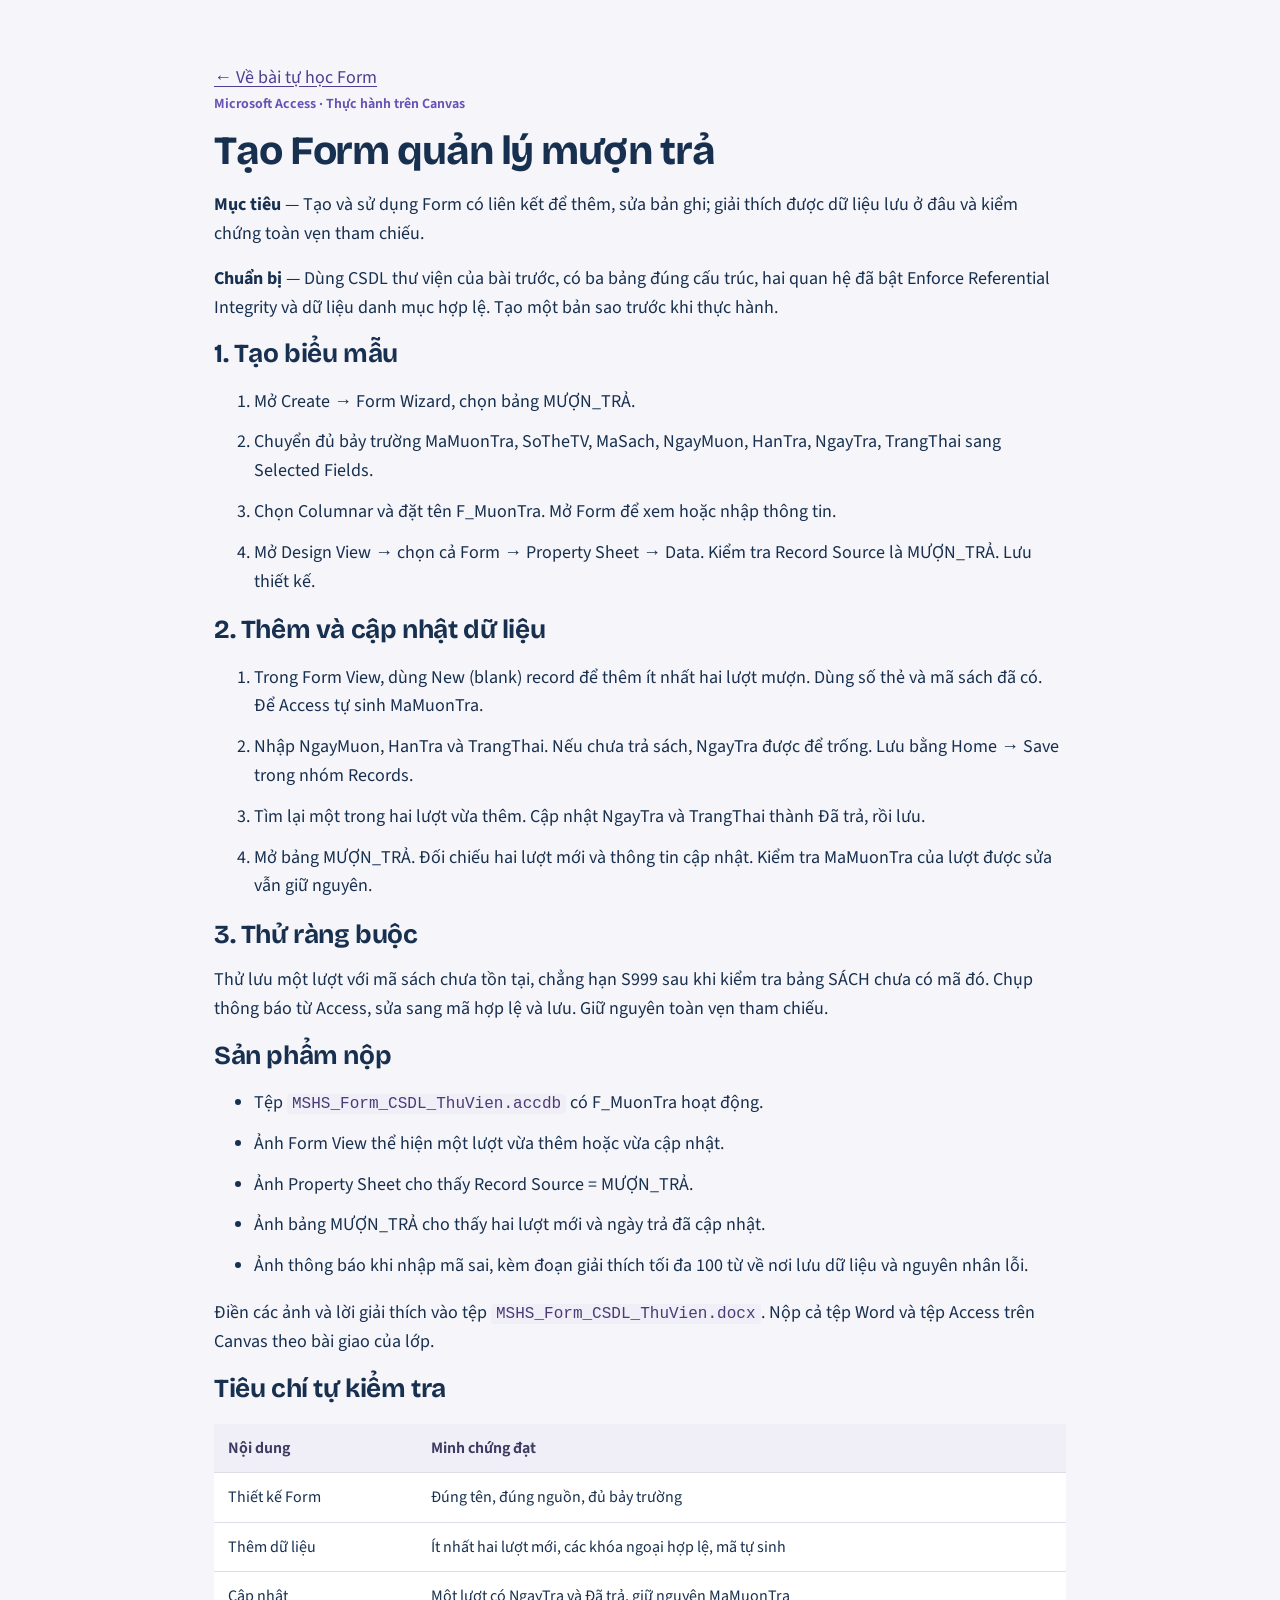
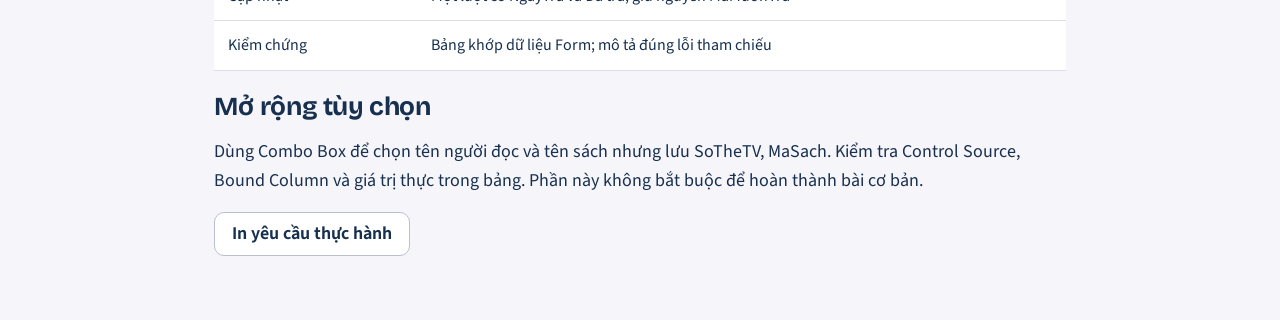
==== bai02-form-canvas.html @ ed20c4ba "Add interactive Access lessons with 3D island and native 1080p Form tutorial" ====
<!doctype html><html lang="vi"><head><meta charset="utf-8"><meta name="viewport" content="width=device-width,initial-scale=1"><title>Thực hành Form · Thư viện</title><link rel="stylesheet" href="style.css"><style>main{max-width:900px;margin:40px auto;padding:24px}h1{font-size:40px}li{margin:12px 0}table{width:100%}@media print{a,button{display:none}main{margin:0}}</style></head><body><main>
<a href="forms.html?mode=read">← Về bài tự học Form</a><p class="stage-kicker">Microsoft Access · Thực hành trên Canvas</p><h1>Tạo Form quản lý mượn trả</h1>
<p><strong>Mục tiêu</strong> — Tạo và sử dụng Form có liên kết để thêm, sửa bản ghi; giải thích được dữ liệu lưu ở đâu và kiểm chứng toàn vẹn tham chiếu.</p>
<p><strong>Chuẩn bị</strong> — Dùng CSDL thư viện của bài trước, có ba bảng đúng cấu trúc, hai quan hệ đã bật Enforce Referential Integrity và dữ liệu danh mục hợp lệ. Tạo một bản sao trước khi thực hành.</p>
<h2>1. Tạo biểu mẫu</h2><ol><li>Mở Create → Form Wizard, chọn bảng MƯỢN_TRẢ.</li><li>Chuyển đủ bảy trường MaMuonTra, SoTheTV, MaSach, NgayMuon, HanTra, NgayTra, TrangThai sang Selected Fields.</li><li>Chọn Columnar và đặt tên F_MuonTra. Mở Form để xem hoặc nhập thông tin.</li><li>Mở Design View → chọn cả Form → Property Sheet → Data. Kiểm tra Record Source là MƯỢN_TRẢ. Lưu thiết kế.</li></ol>
<h2>2. Thêm và cập nhật dữ liệu</h2><ol><li>Trong Form View, dùng New (blank) record để thêm ít nhất hai lượt mượn. Dùng số thẻ và mã sách đã có. Để Access tự sinh MaMuonTra.</li><li>Nhập NgayMuon, HanTra và TrangThai. Nếu chưa trả sách, NgayTra được để trống. Lưu bằng Home → Save trong nhóm Records.</li><li>Tìm lại một trong hai lượt vừa thêm. Cập nhật NgayTra và TrangThai thành Đã trả, rồi lưu.</li><li>Mở bảng MƯỢN_TRẢ. Đối chiếu hai lượt mới và thông tin cập nhật. Kiểm tra MaMuonTra của lượt được sửa vẫn giữ nguyên.</li></ol>
<h2>3. Thử ràng buộc</h2><p>Thử lưu một lượt với mã sách chưa tồn tại, chẳng hạn S999 sau khi kiểm tra bảng SÁCH chưa có mã đó. Chụp thông báo từ Access, sửa sang mã hợp lệ và lưu. Giữ nguyên toàn vẹn tham chiếu.</p>
<h2>Sản phẩm nộp</h2><ul><li>Tệp <code>MSHS_Form_CSDL_ThuVien.accdb</code> có F_MuonTra hoạt động.</li><li>Ảnh Form View thể hiện một lượt vừa thêm hoặc vừa cập nhật.</li><li>Ảnh Property Sheet cho thấy Record Source = MƯỢN_TRẢ.</li><li>Ảnh bảng MƯỢN_TRẢ cho thấy hai lượt mới và ngày trả đã cập nhật.</li><li>Ảnh thông báo khi nhập mã sai, kèm đoạn giải thích tối đa 100 từ về nơi lưu dữ liệu và nguyên nhân lỗi.</li></ul>
<p>Điền các ảnh và lời giải thích vào tệp <code>MSHS_Form_CSDL_ThuVien.docx</code>. Nộp cả tệp Word và tệp Access trên Canvas theo bài giao của lớp.</p>
<h2>Tiêu chí tự kiểm tra</h2><div class="table-scroll"><table><thead><tr><th>Nội dung</th><th>Minh chứng đạt</th></tr></thead><tbody><tr><td>Thiết kế Form</td><td>Đúng tên, đúng nguồn, đủ bảy trường</td></tr><tr><td>Thêm dữ liệu</td><td>Ít nhất hai lượt mới, các khóa ngoại hợp lệ, mã tự sinh</td></tr><tr><td>Cập nhật</td><td>Một lượt có NgayTra và Đã trả, giữ nguyên MaMuonTra</td></tr><tr><td>Kiểm chứng</td><td>Bảng khớp dữ liệu Form; mô tả đúng lỗi tham chiếu</td></tr></tbody></table></div>
<h2>Mở rộng tùy chọn</h2><p>Dùng Combo Box để chọn tên người đọc và tên sách nhưng lưu SoTheTV, MaSach. Kiểm tra Control Source, Bound Column và giá trị thực trong bảng. Phần này không bắt buộc để hoàn thành bài cơ bản.</p><button onclick="print()">In yêu cầu thực hành</button>
</main></body></html>
---- style.css ----
@import url("assets/fonts/fonts.css");

:root {
  --ink: #17304f;
  --muted: #56647d;
  --purple: #6752b5;
  --purple-dark: #4f3d92;
  --purple-pale: #f0ecfc;
  --green: #12785e;
  --green-pale: #eaf7f0;
  --amber: #f0bb4c;
  --paper: #fffefb;
  --canvas: #f6f5f9;
  --line: #dcdde7;
  --error: #97462e;
  --shadow: 0 4px 0 #ded9ed;
  font-family: "Source Sans 3", "Segoe UI", sans-serif;
  color: var(--ink);
  font-size: 18px;
  line-height: 1.6;
  background: var(--canvas);
}
* { box-sizing: border-box; }
body { margin: 0; }
body.at-gate { background: #f1eff8; }
button, input, select { font: inherit; }
button, a, select, summary, input[type="checkbox"], input[type="radio"] { -webkit-tap-highlight-color: transparent; }
button, select, summary { cursor: pointer; }
button { color: var(--ink); background: white; border: 1.5px solid #b9bed0; border-radius: 10px; padding: 9px 17px; min-height: 44px; line-height: 1.35; font-weight: 650; transition: background 150ms, border-color 150ms, box-shadow 150ms; }
button:hover:not(:disabled) { background: var(--purple-pale); border-color: var(--purple); }
button:active:not(:disabled) { transform: translateY(1px); }
button:disabled { cursor: not-allowed; opacity: .58; }
button.primary { background: var(--purple); color: white; border-color: var(--purple-dark); box-shadow: 0 3px 0 var(--purple-dark); }
button.primary:hover:not(:disabled) { background: var(--purple-dark); }
button.primary:disabled { background: #e1deeb; color: #53566e; border-color: #c8c3da; box-shadow: none; opacity: 1; }
a { color: var(--purple-dark); text-underline-offset: 3px; }
button:focus-visible, a:focus-visible, select:focus-visible, input:focus-visible, summary:focus-visible { outline: 3px solid #b57c14; outline-offset: 4px; }
input, select { width: 100%; min-height: 47px; padding: 9px 12px; border: 1.5px solid #bfc3d4; border-radius: 9px; color: var(--ink); background: white; }
input[readonly] { background: #f7f7fa; }
input[type="checkbox"], input[type="radio"] { accent-color: var(--purple); width: 19px; height: 19px; min-height: 19px; flex: 0 0 19px; }
label { display: block; font-weight: 600; }
label > input, label > select { margin-top: 6px; }
h1, h2, h3 { line-height: 1.2; margin: 0 0 16px; text-wrap: balance; }
h1, h2 { font-family: "Bricolage Grotesque", "Source Sans 3", "Segoe UI", sans-serif; }
h1 { font-size: clamp(32px, 4vw, 46px); letter-spacing: -1.1px; font-weight: 750; }
h2 { font-size: 26px; letter-spacing: -.4px; font-weight: 700; }
h3 { font-size: 21px; }
p { margin: 0 0 16px; }
code { font-family: "Consolas", monospace; font-size: .89em; background: #f0eef6; color: #4b3b77; padding: 1px 5px; border-radius: 4px; overflow-wrap: anywhere; }
strong { font-weight: 700; }
img { max-width: 100%; }
fieldset { border: 0; margin: 0; padding: 0; min-width: 0; }
fieldset:disabled button { display: none; }
fieldset:disabled .order-item { cursor: default; }
fieldset:disabled label { cursor: default; }
summary { min-height: 48px; }
summary::marker { color: var(--purple); }
.sr-only { position: absolute; width: 1px; height: 1px; padding: 0; margin: -1px; overflow: hidden; clip: rect(0,0,0,0); white-space: nowrap; border: 0; }
.skip-link { position: fixed; left: 12px; top: -70px; z-index: 100; padding: 10px 20px; background: white; border: 2px solid var(--purple); border-radius: 8px; }
.skip-link:focus { top: 8px; }
.site-header { min-height: 78px; display: flex; align-items: center; justify-content: space-between; gap: 20px; padding: 12px 34px; background: #ffffffed; border-bottom: 1px solid var(--line); }
.brand { display: flex; gap: 12px; align-items: center; text-decoration: none; color: var(--ink); line-height: 1.25; }
.brand img { object-fit: contain; width: 42px; height: 46px; }
.brand strong { font-size: 22px; }
.brand small { display: block; color: var(--muted); font-size: 13px; margin-top: 4px; }
#identity-bar { display: flex; align-items: center; gap: 11px; }
.person-avatar { width: 36px; height: 36px; border-radius: 50%; display: grid; place-content: center; background: var(--purple-pale); font-weight: 700; color: var(--purple); }
.person-name { font-size: 16px; font-weight: 700; line-height: 1.15; }
.person-name small { display: block; color: var(--muted); font-size: 13px; margin-top: 5px; font-weight: 500; }
#end-session { margin-left: 10px; font-size: 14px; min-height: 38px; padding: 7px 11px; background: transparent; }
.gate { max-width: 1230px; margin: 0 auto; padding: 65px 30px 45px; display: grid; grid-template-columns: 1.35fr 1fr; gap: 70px; align-items: center; }
.gate-story h1 { font-size: clamp(40px, 4.7vw, 65px); line-height: 1.09; letter-spacing: -1.8px; margin-bottom: 23px; }
.gate-story > p { max-width: 490px; color: var(--muted); font-size: 20px; }
.entry-card { padding: 32px 34px 25px; background: var(--paper); border: 1.5px solid #c9c3e2; border-radius: 22px; box-shadow: 7px 8px 0 #e1dbef; }
.entry-icon { display: grid; place-content: center; width: 42px; height: 46px; margin-bottom: 17px; background: #a43446; border-radius: 8px 11px 11px 8px; color: white; font-weight: 800; font-size: 27px; box-shadow: 6px 3px 0 #e8bbc4; }
.entry-card h2 { font-size: 31px; margin-bottom: 10px; }
.entry-card > p { color: var(--muted); }
#identity-form { display: grid; gap: 16px; }
.start-button { margin-top: 2px; display: flex; align-items: center; justify-content: space-between; font-size: 20px; min-height: 52px; padding: 10px 20px; }
.start-button span { font-size: 25px; }
.form-error { color: var(--error); font-size: 16px; margin: 0; }
.form-error:empty { display: none; }
.save-note { margin: 22px 0 0; font-size: 14px; line-height: 1.5; color: var(--muted); }
.library-scene { position: relative; height: 265px; max-width: 550px; margin-top: 36px; }
.scene-shelf { position: absolute; top: 0; left: 64px; right: 24px; height: 160px; display: flex; align-items: flex-end; gap: 8px; border-bottom: 10px solid #d1c5aa; padding: 0 20px; }
.scene-shelf span { width: 34px; height: 107px; border-radius: 4px 4px 0 0; background: #baa6db; border-left: 6px solid #ad97d0; box-shadow: inset 0 18px 0 #c9b9e5; }
.scene-shelf span:nth-child(2n) { height: 130px; background: #86b4a7; border-color: #6ca090; box-shadow: inset 0 18px 0 #a5cfc1; }
.scene-shelf span:nth-child(3n) { height: 92px; width: 43px; background: #eac16d; border-color: #d4aa54; box-shadow: inset 0 18px 0 #f3d699; }
.scene-shelf span:last-child { transform: rotate(13deg); margin-left: 13px; height: 123px; background: #c48a93; border-color: #b87580; box-shadow: inset 0 18px 0 #d7a4ab; }
.scene-card { position: absolute; background: white; padding: 13px 17px; border: 1.5px solid #aeb9cb; border-radius: 11px; line-height: 1.45; box-shadow: 0 4px 0 #d6d6e5; }
.scene-card strong { display: block; font-size: 17px; }
.scene-card > span:last-child { font-size: 14px; color: var(--muted); }
.scene-card b { color: var(--purple); margin-left: 8px; }
.scene-reader { top: 10px; left: 0; transform: rotate(-4deg); }
.scene-book { right: 0; top: 149px; transform: rotate(3deg); }
.mini-label { font-size: 10px; font-weight: 700; color: var(--muted); }
.scene-ticket { position: absolute; top: 105px; left: 66px; width: 270px; background: #fff8df; border: 1.5px solid #c4ad65; padding: 16px 20px 24px; border-radius: 6px; transform: rotate(-2deg); box-shadow: 0 5px 0 #d7cba5; }
.scene-ticket > span { font-size: 14px; }
.scene-ticket > strong { display: block; font-size: 26px; }
.scene-ticket i { font-style: normal; padding: 0 7px; color: #a88529; }
.scene-ticket p { font-size: 12px; margin: 5px 0 0; }
.ticket-perforation { position: absolute; left: 9px; right: 9px; bottom: 13px; border-bottom: 2px dashed #d0bd7d; }
.gate-story p.gate-route { font-size: 14px; display: flex; flex-wrap: wrap; gap: 7px; align-items: center; margin: 17px 0 0; max-width: 600px; font-weight: 600; }
.gate-route span { color: #9788ba; }
.at-gate .sources-footer { max-width: 1170px; margin: 10px auto 30px; padding: 20px 30px; }
.lesson-layout { display: grid; grid-template-columns: 236px minmax(0, 1fr); max-width: 1420px; margin: 0 auto; gap: 39px; padding: 34px 28px 0; align-items: start; }
.lesson-sidebar { position: sticky; top: 22px; padding-top: 9px; }
.sidebar-heading { font-size: 14px; color: var(--muted); padding: 0 10px 13px; display: flex; justify-content: space-between; }
.sidebar-heading b { color: var(--purple); }
.lesson-sidebar nav { display: grid; gap: 10px; }
.stage-link { border: 1.5px solid transparent; background: transparent; box-shadow: none; display: flex; text-align: left; gap: 12px; padding: 11px 10px; align-items: center; font-size: 17px; min-height: 76px; }
.stage-link.active { background: white; border-color: #bcb0df; box-shadow: 0 3px 0 #e0dbea; }
.stage-link.complete .stage-number { color: white; background: var(--green); border-color: var(--green); }
.stage-link:disabled { opacity: 1; color: #747a8b; }
.stage-link small { display: block; font-size: 12px; color: var(--muted); font-weight: 400; margin-top: 6px; }
.stage-number { width: 33px; height: 33px; flex: 0 0 33px; display: grid; place-content: center; background: var(--purple-pale); color: var(--purple); border-radius: 50%; border: 1.5px solid #c1b7dc; font-size: 15px; font-weight: 750; }
.stage-number.locked { border: 0; background: #e6e5ec; position: relative; }
.stage-number.locked::before { content: ""; width: 12px; height: 10px; background: #8c8c9f; border-radius: 2px; position: absolute; left: 11px; top: 15px; }
.stage-number.locked::after { content: ""; width: 9px; height: 9px; border: 2px solid #8c8c9f; border-radius: 6px 6px 0 0; position: absolute; left: 12.5px; top: 8px; }
.sidebar-tip { padding: 20px 11px; margin-top: 24px; border-top: 1px solid var(--line); font-size: 14px; line-height: 1.6; }
.sidebar-tip p { color: var(--muted); margin: 7px 0 0; }
.session-status { margin: 9px 10px; font-size: 12px; color: var(--muted); display: flex; gap: 7px; align-items: center; }
.saved-dot { width: 6px; height: 6px; border-radius: 50%; background: var(--green); }
.lesson-content { min-width: 0; padding-bottom: 40px; outline: none; }
.stage-heading { padding: 9px 0 28px; border-bottom: 1px solid var(--line); margin-bottom: 30px; }
.stage-heading h1 { margin-bottom: 10px; }
.stage-heading > p:last-child { margin-bottom: 0; color: var(--muted); font-size: 20px; }
.stage-kicker { font-weight: 650; font-size: 14px; color: var(--purple); margin: 0 0 12px; }
.learning-body { max-width: 980px; }
.concept-section { margin: 34px 0; }
.concept-section p { max-width: 76ch; }
.concept-strip { display: grid; grid-template-columns: repeat(3, 1fr); gap: 0; margin: 28px 0 8px; background: var(--paper); border: 1px solid var(--line); border-radius: 14px; }
.concept-strip > div { padding: 21px; }
.concept-strip > div + div { border-left: 1px solid var(--line); }
.concept-strip b { font-size: 20px; }
.concept-strip b small { display: block; font-size: 13px; font-weight: 400; color: var(--purple); margin: 3px 0 8px; }
.concept-strip p { font-size: 16px; margin-bottom: 0; }
.interactive-card { background: white; border: 1.5px solid #b9cbd1; border-radius: 17px; padding: 26px; margin: 29px 0; box-shadow: 0 4px 0 #e0e8e6; }
.section-heading { display: flex; align-items: start; justify-content: space-between; gap: 12px; margin-bottom: 16px; }
.section-heading h2 { margin: 0; }
.task-status { flex: 0 0 auto; border-radius: 6px; background: var(--green-pale); color: #14654f; padding: 4px 9px; font-size: 12px; font-weight: 600; margin-top: 2px; }
.table-scroll { overflow-x: auto; max-width: 100%; margin: 20px 0; }
table { border-collapse: separate; border-spacing: 0; width: 100%; background: white; font-size: 16px; text-align: left; line-height: 1.4; }
th, td { padding: 13px 14px; border-bottom: 1px solid var(--line); }
th { background: #f0eef7; font-weight: 650; color: #3c3b61; }
tbody th { background: #f9f8fd; }
caption { text-align: left; font-size: 13px; color: var(--muted); margin-bottom: 10px; }
th button { background: transparent; border: 0; padding: 8px 5px; border-radius: 5px; white-space: nowrap; font-size: inherit; }
thead button { display: flex; align-items: center; gap: 10px; min-width: 85px; }
thead button span { color: #9789be; font-size: 14px; }
.explorer-table th, .explorer-table td { white-space: nowrap; }
.explorer-table .highlight-column { background: #eee9fc; box-shadow: inset 2px 0 0 #c1b2e5; }
.explorer-table .highlight-row td { background: #fef1ce; border-bottom-color: #d7b360; }
.interaction-result { font-size: 16px; padding: 14px 17px; border-left: 3px solid #8b78bd; border-radius: 0 8px 8px 0; background: #f5f2fc; min-height: 54px; }
.interaction-result.good { border-color: var(--green); background: var(--green-pale); }
.note-box { padding: 20px 23px; border-left: 4px solid #8b78bd; background: #eeebf6; border-radius: 0 10px 10px 0; margin: 30px 0; }
.note-box p { margin: 8px 0 0; font-size: 17px; }
.button-row { display: flex; flex-wrap: wrap; gap: 10px; margin: 18px 0; }
.key-buttons button[aria-pressed="true"] { background: var(--purple-pale); border-color: var(--purple); box-shadow: inset 0 0 0 1px var(--purple); }
.key-table.show-duplicates [data-duplicate] { background: #fff0df; color: #8f4d19; }
.instruction-list { padding-left: 28px; }
.instruction-list li { padding-left: 6px; margin-bottom: 15px; }
.instruction-list li::marker { color: var(--purple); font-weight: 700; }
.photo-grid { display: grid; grid-template-columns: minmax(0, 1fr); gap: 25px; margin: 25px 0; }
.access-photo { margin: 0; min-width: 0; }
.access-photo > button { display: block; width: 100%; padding: 0; border-radius: 10px; border-color: #c2c7d4; overflow: hidden; position: relative; background: white; }
.access-photo img { width: min(100%, var(--photo-width)); height: auto; display: block; margin: 13px auto; }
.access-photo button > span { position: absolute; bottom: 8px; right: 8px; padding: 5px 9px; font-size: 12px; background: #17304feb; color: white; border-radius: 5px; }
.access-photo figcaption { padding: 12px 2px 0; font-size: 15px; }
.access-photo figcaption strong { font-size: 17px; }
.access-photo figcaption p { margin: 5px 0 0; color: var(--muted); font-size: 15px; }
.type-lab-grid { display: grid; grid-template-columns: 1fr 1.25fr 1.25fr; gap: 13px 11px; align-items: center; margin: 23px 0; }
.type-field { font-family: Consolas, monospace; font-size: 16px; font-weight: 500; }
.type-lab-grid select { font-size: 16px; }
.grid-head { font-size: 13px; font-weight: 650; color: var(--muted); }
#type-result { margin-top: 20px; }
.dictionary, .video-card { border: 1px solid var(--line); border-radius: 12px; background: white; margin: 28px 0; overflow: hidden; }
.dictionary > summary { padding: 16px 21px; font-size: 18px; font-weight: 650; }
.dictionary-content { padding: 2px 25px 16px; }
.dictionary-content h3 { margin-top: 25px; font-size: 18px; }
.dictionary td { font-size: 15px; padding: 10px 13px; }
.video-card > summary { display: flex; align-items: center; gap: 15px; padding: 17px 21px; font-size: 17px; font-weight: 650; }
.video-header { display: flex; align-items: center; gap: 14px; padding: 20px 21px 14px; }
.video-header h3 { font-size: 19px; margin: 0 0 4px; }
.video-header p { font-size: 14px; color: var(--muted); margin: 0; }
.video-card > summary::before { content: "+"; order: 3; font-size: 25px; color: var(--purple); }
.video-card[open] > summary::before { content: "−"; }
.video-card summary small { display: block; color: var(--muted); font-size: 13px; font-weight: 400; margin-top: 3px; }
.play-icon { flex: 0 0 39px; width: 39px; height: 39px; display: grid; place-content: center; color: var(--purple); background: var(--purple-pale); border-radius: 50%; font-size: 14px; }
.optional-label { font-size: 12px; color: var(--muted); margin-left: auto; flex: 0 0 auto; font-weight: 400; }
.video-content { padding: 0 21px 13px; }
.video-ratio { position: relative; width: 100%; aspect-ratio: 16/9; background: #e9e6f2; border-radius: 10px; overflow: hidden; margin-bottom: 16px; }
.video-ratio iframe { border: 0; position: absolute; inset: 0; width: 100%; height: 100%; }
.small-note { font-size: 14px; color: var(--muted); margin: 15px 0 0; }
.relationship-board { position: relative; display: grid; grid-template-columns: 1fr 1fr; gap: 110px; padding: 17px 4px; align-items: center; max-width: 700px; margin: 20px auto; }
#relationship-lines { position: absolute; inset: 0; width: 100%; height: 100%; pointer-events: none; z-index: 2; }
.relation-parents { display: grid; gap: 25px; }
.relation-table { border: 1.5px solid #b9afd4; border-radius: 11px; background: #fcfbff; padding: 0 11px 10px; min-width: 0; font-size: 15px; }
.relation-table h3 { background: #ece6fa; font-family: "Source Sans 3", "Segoe UI", sans-serif; font-size: 16px; padding: 12px; margin: 0 -11px 8px; border-radius: 9px 9px 0 0; }
.relation-table button { display: block; width: 100%; text-align: left; padding: 9px 6px; font-size: 15px; margin: 4px 0; border-color: #c4bddb; }
.relation-table button[aria-pressed="true"] { outline: 3px solid var(--amber); outline-offset: 1px; }
.relation-table p { font-size: 14px; line-height: 1.9; margin: 9px 6px 1px; color: var(--muted); }
.key-tag { color: #76540d; background: #fae8b5; font-size: 11px; border-radius: 4px; padding: 3px 4px; margin-right: 5px; }
.key-tag.foreign { color: #1b6252; background: #d9f0e6; }
.switch-label { display: flex; flex-wrap: wrap; align-items: center; gap: 10px; padding: 12px; background: #f1f8f4; border-radius: 8px; font-size: 16px; margin: 20px 0; }
.switch-label input { margin: 0; }
.switch-label span { font-weight: 400; font-size: 13px; color: var(--muted); }
.loan-form { display: flex; align-items: flex-end; flex-wrap: wrap; gap: 13px; margin-bottom: 19px; }
.loan-form label { font-size: 14px; flex: 1 1 130px; }
.loan-form button { min-height: 48px; flex: 1 1 auto; }
.callout { border-left: 3px solid var(--amber); padding-left: 15px; }
.checkpoint-section { margin: 45px 0 20px; padding-top: 30px; border-top: 2px solid #d8d1ea; }
.checkpoint-heading { display: flex; gap: 16px; margin-bottom: 25px; align-items: flex-start; }
.checkpoint-heading h2 { margin-bottom: 7px; }
.checkpoint-heading p { font-size: 16px; color: var(--muted); margin-bottom: 0; }
.checkpoint-icon { flex: 0 0 44px; display: grid; place-content: center; height: 44px; background: var(--purple); color: white; border-radius: 11px; font-size: 25px; font-weight: 800; }
.question-card { padding: 23px; margin-bottom: 21px; border: 1.5px solid #c7c7d8; border-radius: 13px; background: white; }
.question-card.passed { border-color: #67a990; box-shadow: 0 3px 0 #e0f0e7; }
.question-top { display: flex; justify-content: space-between; gap: 10px; align-items: center; font-size: 12px; margin-bottom: 15px; }
.question-kind { color: #615477; padding: 2px 8px; background: #f0edf6; border-radius: 5px; }
.question-status { color: var(--green); font-weight: 650; }
.question-card h3 { margin-bottom: 10px; font-size: 21px; }
.question-card > p { font-size: 17px; }
.answer-options { display: grid; gap: 9px; margin: 21px 0; }
.answer-option { display: flex; align-items: center; gap: 11px; padding: 11px 13px; border: 1.5px solid #dcdae7; border-radius: 9px; cursor: pointer; font-size: 16px; font-weight: 450; line-height: 1.45; }
.answer-option:has(input:checked) { border-color: var(--purple); background: #f1ecfd; }
.answer-option input { margin: 0; }
.option-marker { display: grid; place-content: center; font-size: 12px; font-weight: 750; width: 24px; height: 24px; flex: 0 0 24px; border-radius: 5px; background: #efedf4; color: #665b7b; }
.answer-feedback:empty { display: none; }
.answer-feedback { margin-top: 18px; padding: 12px 15px; border-radius: 7px; font-size: 16px; }
.answer-feedback.success { color: #12604a; background: var(--green-pale); }
.answer-feedback.retry { color: #805016; background: #fff3d9; }
.matching-inputs { display: grid; gap: 13px; margin: 21px 0; }
.matching-inputs label { display: grid; grid-template-columns: 1fr 1.2fr; gap: 17px; align-items: center; font-size: 16px; }
.matching-inputs select { font-size: 16px; margin: 0; }
.order-list { padding: 0; list-style: none; display: grid; gap: 9px; margin: 21px 0; }
.order-item { display: flex; align-items: center; gap: 11px; padding: 9px 10px; border: 1.5px dashed #bdb5d4; background: #fbfaff; border-radius: 8px; font-size: 15px; cursor: grab; }
.order-item.dragging { opacity: .35; }
.drag-handle { font-size: 24px; color: #9787b5; }
.order-actions { display: flex; gap: 4px; margin-left: auto; flex: 0 0 auto; }
.order-actions button { padding: 5px 9px; min-width: 38px; min-height: 40px; font-size: 18px; }
.stage-navigation { display: flex; flex-wrap: wrap; justify-content: space-between; align-items: center; gap: 16px; margin: 36px 0 20px; }
#stage-missing { flex: 1 1 100%; font-size: 14px; color: var(--muted); margin: 0; }
.sources-footer { border-top: 1px solid var(--line); margin: 30px 0 0; padding-top: 18px; color: var(--muted); font-size: 13px; }
.sources-footer summary { font-weight: 600; font-size: 14px; min-height: 35px; }
.sources-footer p { font-size: 14px; margin: 12px 0; max-width: 90ch; }
.sources-footer > span { display: block; font-size: 12px; margin-top: 12px; }
.boss-layout { display: grid; grid-template-columns: minmax(0, 1fr) 230px; gap: 22px; align-items: start; }
.boss-work { min-width: 0; }
.boss-intro { padding: 22px 23px; background: #ede9f7; border-radius: 13px; margin-bottom: 25px; }
.boss-intro h2 { font-size: 24px; margin-bottom: 12px; }
.boss-intro p { font-size: 16px; margin-bottom: 0; }
.boss-dock { position: sticky; top: 20px; padding: 14px; border: 2px solid var(--ink); border-radius: 22px; background: linear-gradient(150deg, #fff8e9, #f2eefd 65%, #e9f5fd); box-shadow: 0 5px 0 #dad9df; overflow: hidden; }
.boss-dock h2 { font-family: "Source Sans 3", "Segoe UI", sans-serif; font-size: 20px; margin: 4px 0 9px; }
.boss-toggle { display: none; }
#boss-character { width: 100%; height: 190px; position: relative; }
.b3-canvas { position: absolute; inset: 0; }
.b3-canvas canvas { display: block; width: 100%; height: 100%; }
.b3-fx { position: absolute; inset: 0; pointer-events: none; overflow: hidden; }
.b3-so { position: absolute; top: 18%; left: 15%; font-size: 22px; font-weight: 800; color: #874126; animation: float-up 1.2s both; }
.b3-sao { position: absolute; top: 50%; left: 50%; animation: spark .9s both; }
.b3-emoji { height: 190px; display: grid; place-content: center; font-size: 95px; filter: drop-shadow(0 7px 0 #d4c0aa); }
.b3-hit { animation: boss-hit .6s; }
.b3-treu { animation: boss-hit .5s; }
.b3-thang { transform: scale(.78) rotate(14deg); opacity: .65; }
.boss-stats { display: flex; justify-content: space-between; align-items: center; font-size: 14px; }
#boss-count { border-radius: 12px; background: var(--ink); color: white; padding: 0 8px; font-size: 12px; }
.hp-track { height: 17px; border: 1.5px solid var(--ink); background: #e6e4eb; border-radius: 12px; overflow: hidden; margin-top: 7px; }
#hp-fill { height: 100%; width: 100%; background: linear-gradient(90deg, #eb8d37, #dd523c); transition: width 450ms ease; }
#boss-completion { margin: 11px 0; font-size: 13px; font-weight: 650; }
.b3-noi { position: relative; background: white; border: 1.5px solid var(--ink); border-radius: 12px; padding: 12px; font-size: 14px; line-height: 1.45; }
.boss-missing { margin-top: 16px; font-size: 13px; }
.boss-missing summary { min-height: 32px; }
.boss-missing ul { padding-left: 18px; margin: 5px 0 0; }
.boss-missing li { margin-bottom: 7px; }
.certificate-panel { padding: 25px; border: 2px solid #b6a173; border-radius: 13px; background: #fff8e8; margin: 30px 0; }
.certificate-panel h2 { font-size: 25px; }
.certificate-panel p { font-size: 16px; }
.advanced-section { padding: 21px; border: 1.5px solid #c9bddf; border-radius: 13px; background: #f8f6fc; margin: 25px 0; }
.advanced-section > summary { font-weight: 700; font-size: 21px; }
.advanced-section summary span { display: block; font-size: 13px; color: var(--muted); padding: 8px 0 14px; font-weight: 400; }
.advanced-section > p { font-size: 16px; margin-top: 15px; }
.canvas-task { margin: 30px 0; padding: 22px 0; border-top: 1px solid var(--line); }
.canvas-task p { font-size: 16px; }
dialog { color: var(--ink); border: 1.5px solid #bcb7cf; border-radius: 15px; padding: 0; width: min(1460px, 95vw); max-height: 94dvh; background: white; box-shadow: 0 18px 80px #10132e55; }
dialog::backdrop { background: #171e36a1; }
.dialog-bar { padding: 13px 20px; display: flex; align-items: center; justify-content: space-between; gap: 15px; border-bottom: 1px solid var(--line); }
.dialog-bar h2 { font-size: 22px; margin: 0; }
.dialog-bar button { font-size: 15px; }
.image-scroll { overflow: auto; padding: 10px; background: #f4f4f7; max-height: 72dvh; }
#image-full { display: block; margin: auto; max-width: 100%; height: auto; }
.image-scroll.actual-size #image-full { max-width: none; width: auto; }
.image-actions { display: flex; gap: 9px; }
#image-caption { font-size: 15px; padding: 14px 20px; margin: 0; }
#certificate-dialog { width: min(1000px, 95vw); }
#certificate-canvas { width: 100%; height: auto; display: block; }
.certificate-actions { padding: 16px 20px 22px; display: flex; align-items: center; gap: 20px; }
.certificate-actions p { font-size: 14px; margin: 0; flex: 1; }
#toast { position: fixed; bottom: 24px; left: 50%; transform: translateX(-50%) translateY(100px); z-index: 10; max-width: min(600px, 90vw); background: var(--ink); color: white; padding: 12px 20px; border-radius: 11px; font-size: 16px; box-shadow: 0 4px 18px #17304f44; opacity: 0; pointer-events: none; transition: transform 180ms, opacity 180ms; }
#toast.visible { transform: translateX(-50%); opacity: 1; }
#storage-warning:not([hidden]) { padding: 12px 25px; background: #fff0cd; border-bottom: 1px solid #e0b45d; color: #75511f; font-size: 15px; }
body.world-view { overflow: hidden; }
.world-view .site-header { display: none; }
#access-world { position: fixed; inset: 0; border: 0; width: 100%; height: 100%; background: #092b36; }
.embedded-lesson .site-header { display: none; }
.embedded-lesson .lesson-layout { padding-top: 22px; }
#view-mode { font-size: 14px; min-height: 38px; padding: 7px 11px; }
@keyframes float-up { to { transform: translateY(-60px); opacity: 0; } }
@keyframes spark { to { transform: translate(var(--dx), var(--dy)); opacity: 0; } }
@keyframes boss-hit { 25% { transform: rotate(-7deg) scale(.9); } 65% { transform: rotate(6deg); } }

@media (min-width: 1550px) { .lesson-layout { grid-template-columns: 245px minmax(0, 1fr); gap: 48px; } }
@media (max-width: 1150px) {
  .lesson-layout { grid-template-columns: 205px minmax(0, 1fr); gap: 25px; padding: 25px 20px 0; }
  .boss-layout { grid-template-columns: minmax(0, 1fr) 195px; gap: 16px; }
  .boss-dock { padding: 11px; }
  #boss-character { height: 160px; }
  .boss-dock h2 { font-size: 18px; }
  .boss-layout .matching-inputs label { grid-template-columns: 1fr; gap: 5px; }
  .gate { gap: 42px; padding-top: 45px; }
}
@media (max-width: 900px) {
  .lesson-layout { grid-template-columns: 1fr; padding: 15px 25px 0; }
  .lesson-sidebar { position: static; padding: 0; }
  .sidebar-heading, .sidebar-tip, .session-status { display: none; }
  .lesson-sidebar nav { grid-template-columns: repeat(4, minmax(0, 1fr)); gap: 7px; }
  .stage-link { padding: 8px; min-height: 58px; gap: 8px; font-size: 14px; }
  .stage-link small { display: none; }
  .stage-number { width: 28px; height: 28px; flex-basis: 28px; font-size: 13px; }
  .stage-number.locked::before { left: 8px; top: 13px; }
  .stage-number.locked::after { left: 9.5px; top: 6px; }
  .stage-heading { margin-bottom: 22px; padding-top: 0; }
  .gate { gap: 30px; padding: 40px 25px; }
  .gate-story h1 { font-size: 46px; }
  .gate-story > p { font-size: 18px; }
  .entry-card { padding: 28px 24px; }
  .scene-book { top: 174px; }
  .scene-ticket { left: 20px; width: 245px; }
  .scene-card.scene-reader { top: 25px; }
}
@media (max-width: 650px) {
  :root { font-size: 17px; }
  .site-header { padding: 10px 15px; gap: 10px; min-height: 70px; align-items: center; }
  .brand { gap: 8px; }
  .brand img { width: 30px; height: 38px; }
  .brand strong { font-size: 17px; }
  .brand small { font-size: 11px; }
  .person-avatar { display: none; }
  .person-name { max-width: 85px; font-size: 12px; overflow-wrap: anywhere; }
  .person-name small { font-size: 11px; }
  #identity-bar { gap: 5px; }
  #end-session { font-size: 11px; padding: 6px; max-width: 62px; margin: 0; }
  #view-mode { font-size: 11px; padding: 6px; min-height: 36px; }
  .gate { display: flex; flex-direction: column; gap: 27px; padding: 32px 21px; }
  .gate-story h1 { font-size: 42px; }
  .gate-story > p { font-size: 18px; }
  .library-scene { display: none; }
  .gate-story p.gate-route { font-size: 12px; }
  .entry-card { width: 100%; padding: 25px; }
  .entry-card h2 { font-size: 29px; }
  .at-gate .sources-footer { padding: 20px 22px; }
  .lesson-layout { padding: 12px 15px 0; gap: 22px; }
  .stage-link { min-height: 65px; flex-direction: column; gap: 7px; padding: 6px 3px; font-size: 12px; text-align: center; }
  h1 { font-size: 32px; letter-spacing: -.7px; }
  h2 { font-size: 24px; }
  .stage-heading > p:last-child { font-size: 18px; }
  .concept-strip { grid-template-columns: 1fr; }
  .concept-strip > div { padding: 18px; }
  .concept-strip > div + div { border-left: 0; border-top: 1px solid var(--line); }
  .concept-strip b small { display: inline; margin-left: 7px; }
  .interactive-card { padding: 20px 16px; }
  .section-heading { gap: 6px; }
  .section-heading h2 { font-size: 22px; }
  .task-status { font-size: 11px; padding: 4px 6px; }
  .photo-grid { grid-template-columns: 1fr; gap: 23px; }
  .type-lab-grid { grid-template-columns: 1fr 1fr; gap: 9px; }
  .type-lab-grid .grid-head { display: none; }
  .type-lab-grid .type-field { grid-column: 1/-1; padding-top: 9px; }
  .type-lab-grid select { font-size: 14px; padding: 9px 8px; }
  .video-card > summary { padding: 14px; font-size: 16px; gap: 10px; }
  .play-icon { width: 30px; height: 30px; flex-basis: 30px; }
  .optional-label { display: none; }
  .video-content { padding: 0 13px 12px; }
  .relationship-board { gap: 54px; padding: 8px 0; }
  .relation-table { padding: 0 5px 7px; }
  .relation-table h3 { font-size: 12px; padding: 10px 5px; margin: 0 -5px 6px; }
  .relation-table p { font-size: 11px; margin: 5px 2px 0; }
  .relation-table button { font-size: 12px; padding: 7px 2px; }
  .key-tag { font-size: 9px; margin-right: 1px; padding: 2px; }
  .switch-label { font-size: 14px; gap: 8px; }
  .switch-label span { padding-left: 27px; }
  .question-card { padding: 20px 15px; }
  .question-card h3 { font-size: 20px; }
  .answer-option { font-size: 15px; padding: 11px 9px; gap: 9px; }
  .option-marker { display: none; }
  .matching-inputs label { grid-template-columns: 1fr; gap: 6px; }
  .order-item { padding: 9px 6px; gap: 7px; font-size: 14px; }
  .order-actions { gap: 3px; }
  .order-actions button { min-width: 35px; padding: 5px 7px; }
  .drag-handle { font-size: 17px; }
  .boss-layout { display: flex; flex-direction: column; gap: 20px; }
  .boss-dock { order: -1; position: sticky; top: 8px; z-index: 3; width: 100%; padding: 12px 15px; min-height: 100px; border-radius: 15px; }
  #boss-character { display: none; position: absolute; left: 1px; top: 5px; width: 105px; height: 125px; }
  .boss-dock.expanded { padding-left: 111px; min-height: 148px; }
  .boss-dock.expanded #boss-character { display: block; }
  .boss-toggle { display: block; position: absolute; top: 7px; right: 9px; min-height: 32px; font-size: 11px; padding: 5px 8px; }
  .b3-emoji { height: 125px; font-size: 66px; }
  .boss-dock h2 { font-size: 16px; margin: 4px 65px 8px 0; }
  .boss-stats { font-size: 12px; }
  .hp-track { height: 13px; }
  .boss-dock .b3-noi { display: none; font-size: 12px; padding: 8px; margin-top: 7px; }
  .boss-dock.expanded .b3-noi { display: block; }
  #boss-completion { font-size: 11px; margin: 8px 0; }
  .boss-missing { display: none; }
  .advanced-section { padding: 19px 12px; }
  .advanced-section > summary { font-size: 20px; }
  .certificate-panel { padding: 22px 17px; }
  .certificate-actions { flex-direction: column; align-items: stretch; }
  .dialog-bar { padding: 10px 13px; }
  .dialog-bar h2 { font-size: 19px; }
  .dialog-bar button { font-size: 13px; }
}
@media (prefers-reduced-motion: reduce) {
  *, *::before, *::after { scroll-behavior: auto !important; animation-duration: .01ms !important; transition-duration: .01ms !important; animation-iteration-count: 1 !important; }
}
.course-nav{display:flex;gap:10px;flex-wrap:wrap;margin-bottom:28px}
.course-nav a{padding:9px 14px;border:1px solid var(--line,#d8d5e3);border-radius:12px;color:#4d4168;text-decoration:none;font-size:15px}
.course-nav a[aria-current]{background:#eae5fb;border-color:#b5a4df;font-weight:700}
.form-preview{background:#fcfbff;border:1px solid #d2c8e8;border-radius:14px;padding:24px;margin-top:18px}
.form-preview h3{margin:0 0 22px}.form-preview h3 small{display:block;font-size:14px;font-weight:400;margin-top:6px}
.form-preview dl{margin:0;display:grid;grid-template-columns:1fr 1fr;gap:14px}
.form-preview dl div{display:grid;grid-template-columns:100px 1fr;align-items:center;gap:8px}
.form-preview dt{font-size:14px;font-weight:700}.form-preview dd{margin:0;padding:8px 10px;border:1px solid #d4cfe0;background:white;border-radius:6px}
.form-source-flow{display:flex;align-items:center;justify-content:center;gap:14px;flex-wrap:wrap;margin:24px 0 12px;font-size:15px}
.form-source-flow span{padding:9px 12px;background:#ece7fa;border-radius:8px}.form-source-flow b{color:#766294}
.form-two{display:grid;grid-template-columns:1fr 1fr;gap:18px;margin-bottom:18px}
.form-two label,#wizard-lab-form>label{display:flex;flex-direction:column;gap:7px;font-weight:600}
.wizard-fields{border:1px solid #d8d0e5;border-radius:12px;margin:20px 0;padding:18px;display:grid;grid-template-columns:repeat(3,1fr);gap:14px}
.wizard-fields legend{font-size:15px;padding:0 8px}.wizard-fields label{display:flex;align-items:center;gap:9px;font-size:15px}
.wizard-fields input{width:18px;height:18px}.highlight-row{background:#e5ddfa}
.video-content video{display:block;width:100%;height:auto;border-radius:10px;background:#182337}.video-chapters{margin-top:14px}.video-chapters button{font-size:14px}
.world-course{position:fixed;bottom:14px;left:14px;z-index:20;background:#fff;padding:10px 16px;border-radius:12px;text-decoration:none;color:#31294d;box-shadow:0 2px 18px #001a2340;font-weight:700;font-size:14px}
@media(max-width:650px){.form-preview dl,.form-two{grid-template-columns:1fr}.wizard-fields{grid-template-columns:1fr 1fr}.form-preview{padding:16px}.form-source-flow{gap:6px;font-size:12px}.form-source-flow span{padding:8px}.world-course{bottom:8px;left:8px;font-size:12px;padding:8px}}
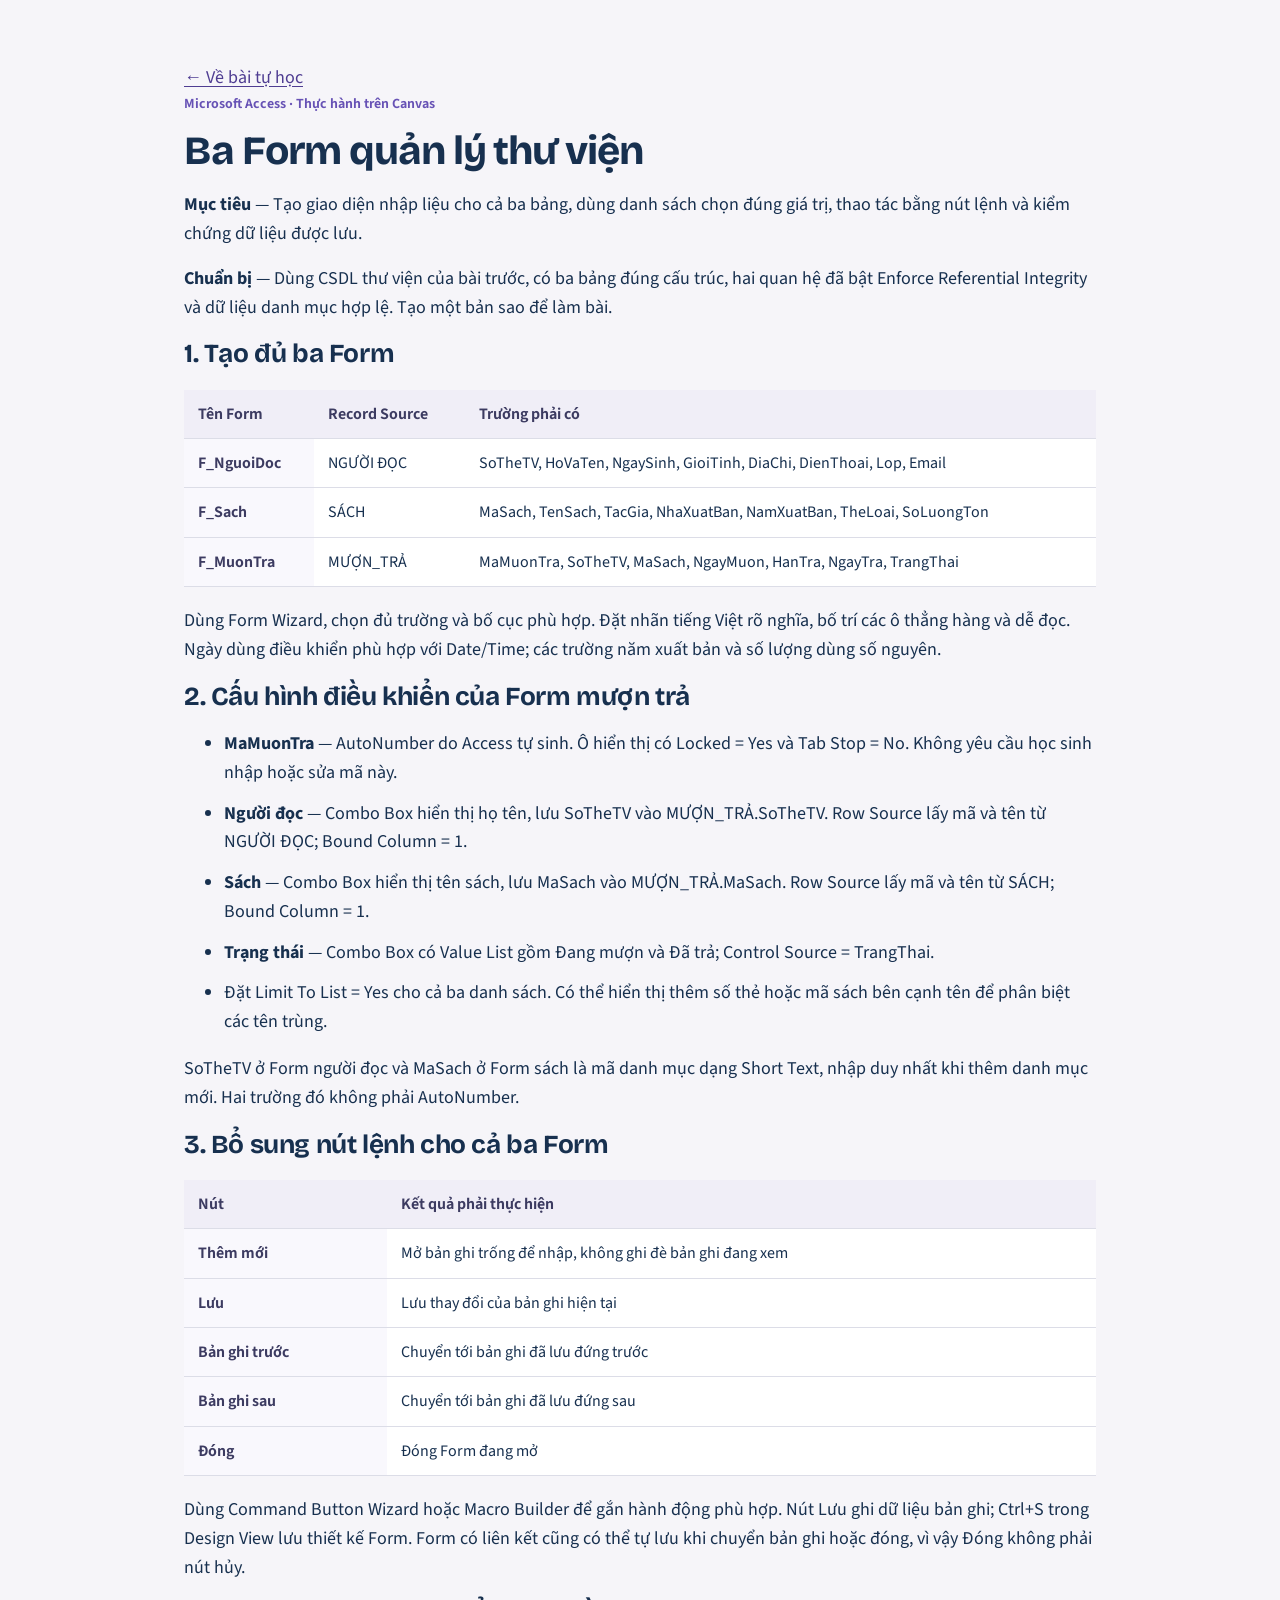
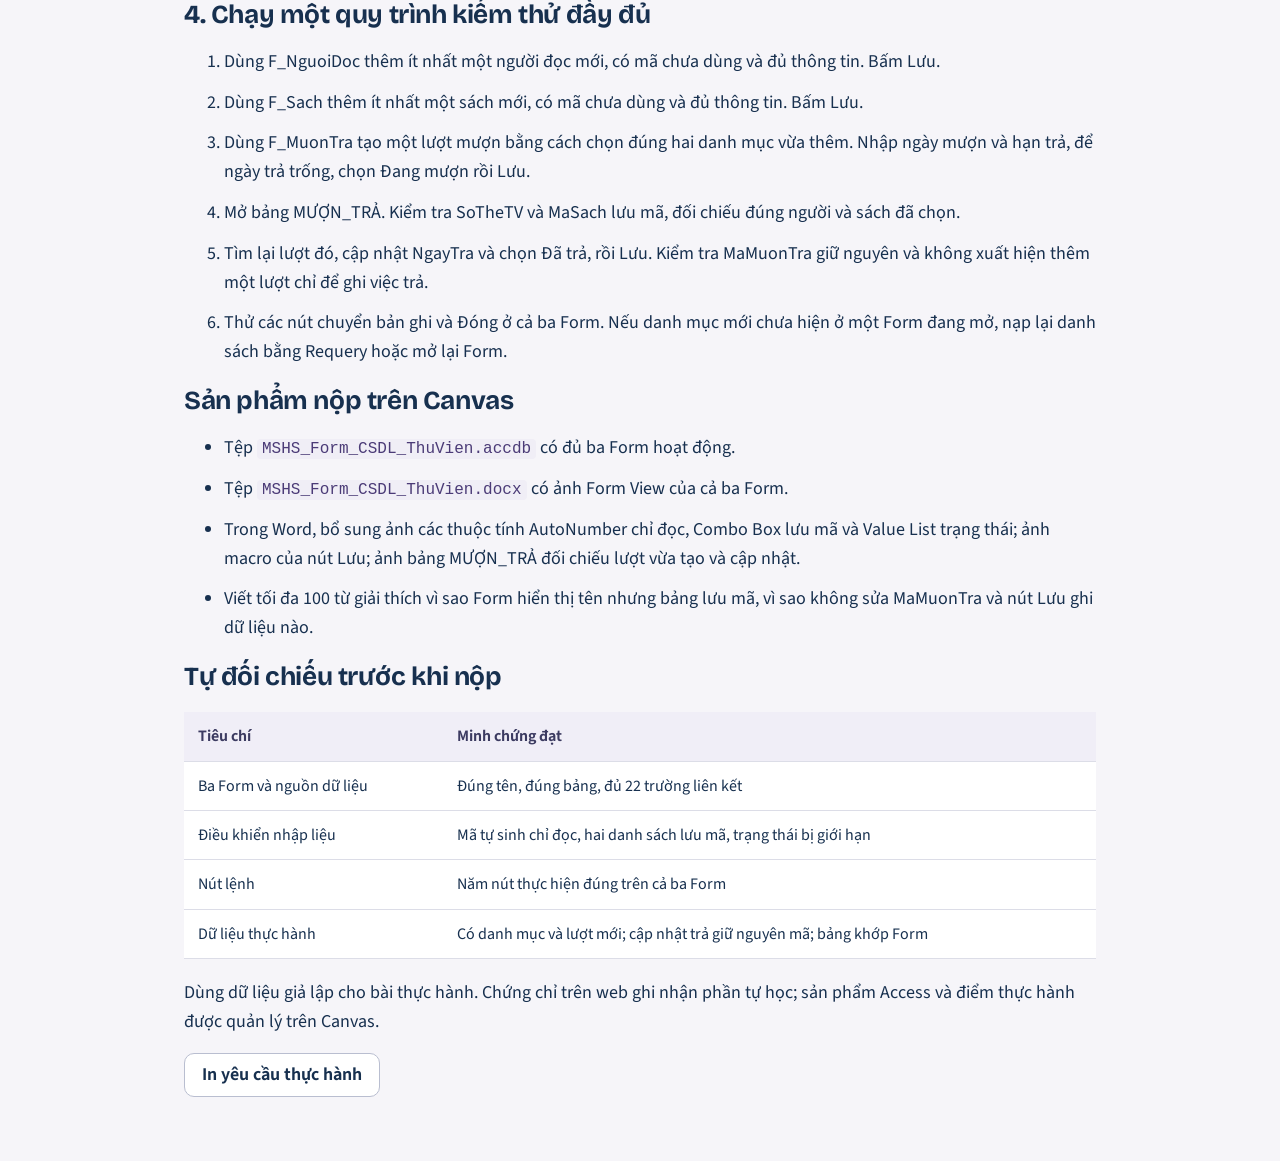
==== commit 68ba168a: "Rebuild Form lesson around three bound forms, coded dropdowns and record buttons" ====
--- a/bai02-form-canvas.html
+++ b/bai02-form-canvas.html
@@ -1,12 +1,51 @@
-<!doctype html><html lang="vi"><head><meta charset="utf-8"><meta name="viewport" content="width=device-width,initial-scale=1"><title>Thực hành Form · Thư viện</title><link rel="stylesheet" href="style.css"><style>main{max-width:900px;margin:40px auto;padding:24px}h1{font-size:40px}li{margin:12px 0}table{width:100%}@media print{a,button{display:none}main{margin:0}}</style></head><body><main>
-<a href="forms.html?mode=read">← Về bài tự học Form</a><p class="stage-kicker">Microsoft Access · Thực hành trên Canvas</p><h1>Tạo Form quản lý mượn trả</h1>
-<p><strong>Mục tiêu</strong> — Tạo và sử dụng Form có liên kết để thêm, sửa bản ghi; giải thích được dữ liệu lưu ở đâu và kiểm chứng toàn vẹn tham chiếu.</p>
-<p><strong>Chuẩn bị</strong> — Dùng CSDL thư viện của bài trước, có ba bảng đúng cấu trúc, hai quan hệ đã bật Enforce Referential Integrity và dữ liệu danh mục hợp lệ. Tạo một bản sao trước khi thực hành.</p>
-<h2>1. Tạo biểu mẫu</h2><ol><li>Mở Create → Form Wizard, chọn bảng MƯỢN_TRẢ.</li><li>Chuyển đủ bảy trường MaMuonTra, SoTheTV, MaSach, NgayMuon, HanTra, NgayTra, TrangThai sang Selected Fields.</li><li>Chọn Columnar và đặt tên F_MuonTra. Mở Form để xem hoặc nhập thông tin.</li><li>Mở Design View → chọn cả Form → Property Sheet → Data. Kiểm tra Record Source là MƯỢN_TRẢ. Lưu thiết kế.</li></ol>
-<h2>2. Thêm và cập nhật dữ liệu</h2><ol><li>Trong Form View, dùng New (blank) record để thêm ít nhất hai lượt mượn. Dùng số thẻ và mã sách đã có. Để Access tự sinh MaMuonTra.</li><li>Nhập NgayMuon, HanTra và TrangThai. Nếu chưa trả sách, NgayTra được để trống. Lưu bằng Home → Save trong nhóm Records.</li><li>Tìm lại một trong hai lượt vừa thêm. Cập nhật NgayTra và TrangThai thành Đã trả, rồi lưu.</li><li>Mở bảng MƯỢN_TRẢ. Đối chiếu hai lượt mới và thông tin cập nhật. Kiểm tra MaMuonTra của lượt được sửa vẫn giữ nguyên.</li></ol>
-<h2>3. Thử ràng buộc</h2><p>Thử lưu một lượt với mã sách chưa tồn tại, chẳng hạn S999 sau khi kiểm tra bảng SÁCH chưa có mã đó. Chụp thông báo từ Access, sửa sang mã hợp lệ và lưu. Giữ nguyên toàn vẹn tham chiếu.</p>
-<h2>Sản phẩm nộp</h2><ul><li>Tệp <code>MSHS_Form_CSDL_ThuVien.accdb</code> có F_MuonTra hoạt động.</li><li>Ảnh Form View thể hiện một lượt vừa thêm hoặc vừa cập nhật.</li><li>Ảnh Property Sheet cho thấy Record Source = MƯỢN_TRẢ.</li><li>Ảnh bảng MƯỢN_TRẢ cho thấy hai lượt mới và ngày trả đã cập nhật.</li><li>Ảnh thông báo khi nhập mã sai, kèm đoạn giải thích tối đa 100 từ về nơi lưu dữ liệu và nguyên nhân lỗi.</li></ul>
-<p>Điền các ảnh và lời giải thích vào tệp <code>MSHS_Form_CSDL_ThuVien.docx</code>. Nộp cả tệp Word và tệp Access trên Canvas theo bài giao của lớp.</p>
-<h2>Tiêu chí tự kiểm tra</h2><div class="table-scroll"><table><thead><tr><th>Nội dung</th><th>Minh chứng đạt</th></tr></thead><tbody><tr><td>Thiết kế Form</td><td>Đúng tên, đúng nguồn, đủ bảy trường</td></tr><tr><td>Thêm dữ liệu</td><td>Ít nhất hai lượt mới, các khóa ngoại hợp lệ, mã tự sinh</td></tr><tr><td>Cập nhật</td><td>Một lượt có NgayTra và Đã trả, giữ nguyên MaMuonTra</td></tr><tr><td>Kiểm chứng</td><td>Bảng khớp dữ liệu Form; mô tả đúng lỗi tham chiếu</td></tr></tbody></table></div>
-<h2>Mở rộng tùy chọn</h2><p>Dùng Combo Box để chọn tên người đọc và tên sách nhưng lưu SoTheTV, MaSach. Kiểm tra Control Source, Bound Column và giá trị thực trong bảng. Phần này không bắt buộc để hoàn thành bài cơ bản.</p><button onclick="print()">In yêu cầu thực hành</button>
+<!doctype html>
+<html lang="vi"><head><meta charset="utf-8"><meta name="viewport" content="width=device-width,initial-scale=1"><title>Thực hành ba Form quản lý thư viện</title><link rel="stylesheet" href="style.css?v=three-forms-20261113"><style>main{max-width:960px;margin:40px auto;padding:24px}h1{font-size:40px}li{margin:12px 0}table{width:100%}code{overflow-wrap:anywhere}@media print{.print-actions{display:none}main{margin:0}h1{font-size:30px}}</style></head><body><main>
+<nav class="print-actions"><a href="forms.html?mode=read">← Về bài tự học</a></nav>
+<p class="stage-kicker">Microsoft Access · Thực hành trên Canvas</p><h1>Ba Form quản lý thư viện</h1>
+<p><strong>Mục tiêu</strong> — Tạo giao diện nhập liệu cho cả ba bảng, dùng danh sách chọn đúng giá trị, thao tác bằng nút lệnh và kiểm chứng dữ liệu được lưu.</p>
+<p><strong>Chuẩn bị</strong> — Dùng CSDL thư viện của bài trước, có ba bảng đúng cấu trúc, hai quan hệ đã bật Enforce Referential Integrity và dữ liệu danh mục hợp lệ. Tạo một bản sao để làm bài.</p>
+<h2>1. Tạo đủ ba Form</h2>
+<div class="table-scroll"><table><thead><tr><th>Tên Form</th><th>Record Source</th><th>Trường phải có</th></tr></thead><tbody>
+<tr><th>F_NguoiDoc</th><td>NGƯỜI ĐỌC</td><td>SoTheTV, HoVaTen, NgaySinh, GioiTinh, DiaChi, DienThoai, Lop, Email</td></tr>
+<tr><th>F_Sach</th><td>SÁCH</td><td>MaSach, TenSach, TacGia, NhaXuatBan, NamXuatBan, TheLoai, SoLuongTon</td></tr>
+<tr><th>F_MuonTra</th><td>MƯỢN_TRẢ</td><td>MaMuonTra, SoTheTV, MaSach, NgayMuon, HanTra, NgayTra, TrangThai</td></tr>
+</tbody></table></div>
+<p>Dùng Form Wizard, chọn đủ trường và bố cục phù hợp. Đặt nhãn tiếng Việt rõ nghĩa, bố trí các ô thẳng hàng và dễ đọc. Ngày dùng điều khiển phù hợp với Date/Time; các trường năm xuất bản và số lượng dùng số nguyên.</p>
+<h2>2. Cấu hình điều khiển của Form mượn trả</h2>
+<ul><li><strong>MaMuonTra</strong> — AutoNumber do Access tự sinh. Ô hiển thị có Locked = Yes và Tab Stop = No. Không yêu cầu học sinh nhập hoặc sửa mã này.</li>
+<li><strong>Người đọc</strong> — Combo Box hiển thị họ tên, lưu SoTheTV vào MƯỢN_TRẢ.SoTheTV. Row Source lấy mã và tên từ NGƯỜI ĐỌC; Bound Column = 1.</li>
+<li><strong>Sách</strong> — Combo Box hiển thị tên sách, lưu MaSach vào MƯỢN_TRẢ.MaSach. Row Source lấy mã và tên từ SÁCH; Bound Column = 1.</li>
+<li><strong>Trạng thái</strong> — Combo Box có Value List gồm Đang mượn và Đã trả; Control Source = TrangThai.</li>
+<li>Đặt Limit To List = Yes cho cả ba danh sách. Có thể hiển thị thêm số thẻ hoặc mã sách bên cạnh tên để phân biệt các tên trùng.</li></ul>
+<p>SoTheTV ở Form người đọc và MaSach ở Form sách là mã danh mục dạng Short Text, nhập duy nhất khi thêm danh mục mới. Hai trường đó không phải AutoNumber.</p>
+<h2>3. Bổ sung nút lệnh cho cả ba Form</h2>
+<div class="table-scroll"><table><thead><tr><th>Nút</th><th>Kết quả phải thực hiện</th></tr></thead><tbody>
+<tr><th>Thêm mới</th><td>Mở bản ghi trống để nhập, không ghi đè bản ghi đang xem</td></tr>
+<tr><th>Lưu</th><td>Lưu thay đổi của bản ghi hiện tại</td></tr>
+<tr><th>Bản ghi trước</th><td>Chuyển tới bản ghi đã lưu đứng trước</td></tr>
+<tr><th>Bản ghi sau</th><td>Chuyển tới bản ghi đã lưu đứng sau</td></tr>
+<tr><th>Đóng</th><td>Đóng Form đang mở</td></tr>
+</tbody></table></div>
+<p>Dùng Command Button Wizard hoặc Macro Builder để gắn hành động phù hợp. Nút Lưu ghi dữ liệu bản ghi; Ctrl+S trong Design View lưu thiết kế Form. Form có liên kết cũng có thể tự lưu khi chuyển bản ghi hoặc đóng, vì vậy Đóng không phải nút hủy.</p>
+<h2>4. Chạy một quy trình kiểm thử đầy đủ</h2>
+<ol><li>Dùng F_NguoiDoc thêm ít nhất một người đọc mới, có mã chưa dùng và đủ thông tin. Bấm Lưu.</li>
+<li>Dùng F_Sach thêm ít nhất một sách mới, có mã chưa dùng và đủ thông tin. Bấm Lưu.</li>
+<li>Dùng F_MuonTra tạo một lượt mượn bằng cách chọn đúng hai danh mục vừa thêm. Nhập ngày mượn và hạn trả, để ngày trả trống, chọn Đang mượn rồi Lưu.</li>
+<li>Mở bảng MƯỢN_TRẢ. Kiểm tra SoTheTV và MaSach lưu mã, đối chiếu đúng người và sách đã chọn.</li>
+<li>Tìm lại lượt đó, cập nhật NgayTra và chọn Đã trả, rồi Lưu. Kiểm tra MaMuonTra giữ nguyên và không xuất hiện thêm một lượt chỉ để ghi việc trả.</li>
+<li>Thử các nút chuyển bản ghi và Đóng ở cả ba Form. Nếu danh mục mới chưa hiện ở một Form đang mở, nạp lại danh sách bằng Requery hoặc mở lại Form.</li></ol>
+<h2>Sản phẩm nộp trên Canvas</h2>
+<ul><li>Tệp <code>MSHS_Form_CSDL_ThuVien.accdb</code> có đủ ba Form hoạt động.</li>
+<li>Tệp <code>MSHS_Form_CSDL_ThuVien.docx</code> có ảnh Form View của cả ba Form.</li>
+<li>Trong Word, bổ sung ảnh các thuộc tính AutoNumber chỉ đọc, Combo Box lưu mã và Value List trạng thái; ảnh macro của nút Lưu; ảnh bảng MƯỢN_TRẢ đối chiếu lượt vừa tạo và cập nhật.</li>
+<li>Viết tối đa 100 từ giải thích vì sao Form hiển thị tên nhưng bảng lưu mã, vì sao không sửa MaMuonTra và nút Lưu ghi dữ liệu nào.</li></ul>
+<h2>Tự đối chiếu trước khi nộp</h2>
+<div class="table-scroll"><table><thead><tr><th>Tiêu chí</th><th>Minh chứng đạt</th></tr></thead><tbody>
+<tr><td>Ba Form và nguồn dữ liệu</td><td>Đúng tên, đúng bảng, đủ 22 trường liên kết</td></tr>
+<tr><td>Điều khiển nhập liệu</td><td>Mã tự sinh chỉ đọc, hai danh sách lưu mã, trạng thái bị giới hạn</td></tr>
+<tr><td>Nút lệnh</td><td>Năm nút thực hiện đúng trên cả ba Form</td></tr>
+<tr><td>Dữ liệu thực hành</td><td>Có danh mục và lượt mới; cập nhật trả giữ nguyên mã; bảng khớp Form</td></tr>
+</tbody></table></div>
+<p>Dùng dữ liệu giả lập cho bài thực hành. Chứng chỉ trên web ghi nhận phần tự học; sản phẩm Access và điểm thực hành được quản lý trên Canvas.</p>
+<div class="print-actions"><button onclick="print()">In yêu cầu thực hành</button></div>
 </main></body></html>
--- a/style.css
+++ b/style.css
@@ -424,6 +424,14 @@
   *, *::before, *::after { scroll-behavior: auto !important; animation-duration: .01ms !important; transition-duration: .01ms !important; animation-iteration-count: 1 !important; }
 }
 .course-nav{display:flex;gap:10px;flex-wrap:wrap;margin-bottom:28px}
+.revision-note{display:inline-block;border:1px solid #b7a9d7;border-radius:20px;padding:6px 12px;color:#604b86;font-size:14px}
+.dictionary pre{max-width:100%;overflow:auto;white-space:pre;background:#f0edf6;border-radius:8px;padding:14px;font-size:14px}
+.form-tabs{display:flex;flex-wrap:wrap;gap:8px;margin:20px 0}.form-tabs button[aria-pressed=true]{background:#e5ddf8;border-color:#9d84cf;color:#3d285e;font-weight:700}
+.form-task-list{list-style:none;padding:0;display:grid;gap:9px;margin:22px 0}.form-task-list li{padding:10px 14px;border-radius:9px;background:#f0edf6;display:flex;gap:12px;align-items:center}.form-task-list li.done{background:#dff2e9;color:#17634f}.form-task-list span{font-weight:700}
+.config-panels{display:grid;gap:22px}.config-form{border:1px solid #d8cfe7;padding:22px;border-radius:12px}.config-form>label{display:flex;flex-direction:column;gap:8px;margin:14px 0}.config-form .form-two{margin-top:16px}.config-form h3{margin:0}
+.button-mapping{display:grid;grid-template-columns:1fr 1fr;gap:16px;margin-bottom:20px}.button-mapping label{display:flex;flex-direction:column;gap:7px}
+.field-code{font-family:monospace;font-size:12px;color:#6f657f;font-weight:400}.form-preview label small{font-size:12px;color:#756987;font-weight:400}.form-toolbar{display:flex;gap:9px;flex-wrap:wrap;border-top:1px solid #dfd6eb;padding-top:18px}.record-mode{font-size:14px;color:#685e77}.saved-table{max-height:330px;overflow:auto;margin-top:18px}.saved-table .created-row{background:#e2f2e9}.combo-guide td{min-width:150px}.form-preview dd select{max-width:100%}
+@media(max-width:650px){.button-mapping{grid-template-columns:1fr}.form-preview .section-heading,.config-form .section-heading{align-items:flex-start;gap:12px;flex-direction:column}.config-form{padding:16px}.form-toolbar button{font-size:14px;padding:9px 12px}.form-preview dd{min-width:0}.form-preview dl div{grid-template-columns:85px minmax(0,1fr)}}
 .course-nav a{padding:9px 14px;border:1px solid var(--line,#d8d5e3);border-radius:12px;color:#4d4168;text-decoration:none;font-size:15px}
 .course-nav a[aria-current]{background:#eae5fb;border-color:#b5a4df;font-weight:700}
 .form-preview{background:#fcfbff;border:1px solid #d2c8e8;border-radius:14px;padding:24px;margin-top:18px}
